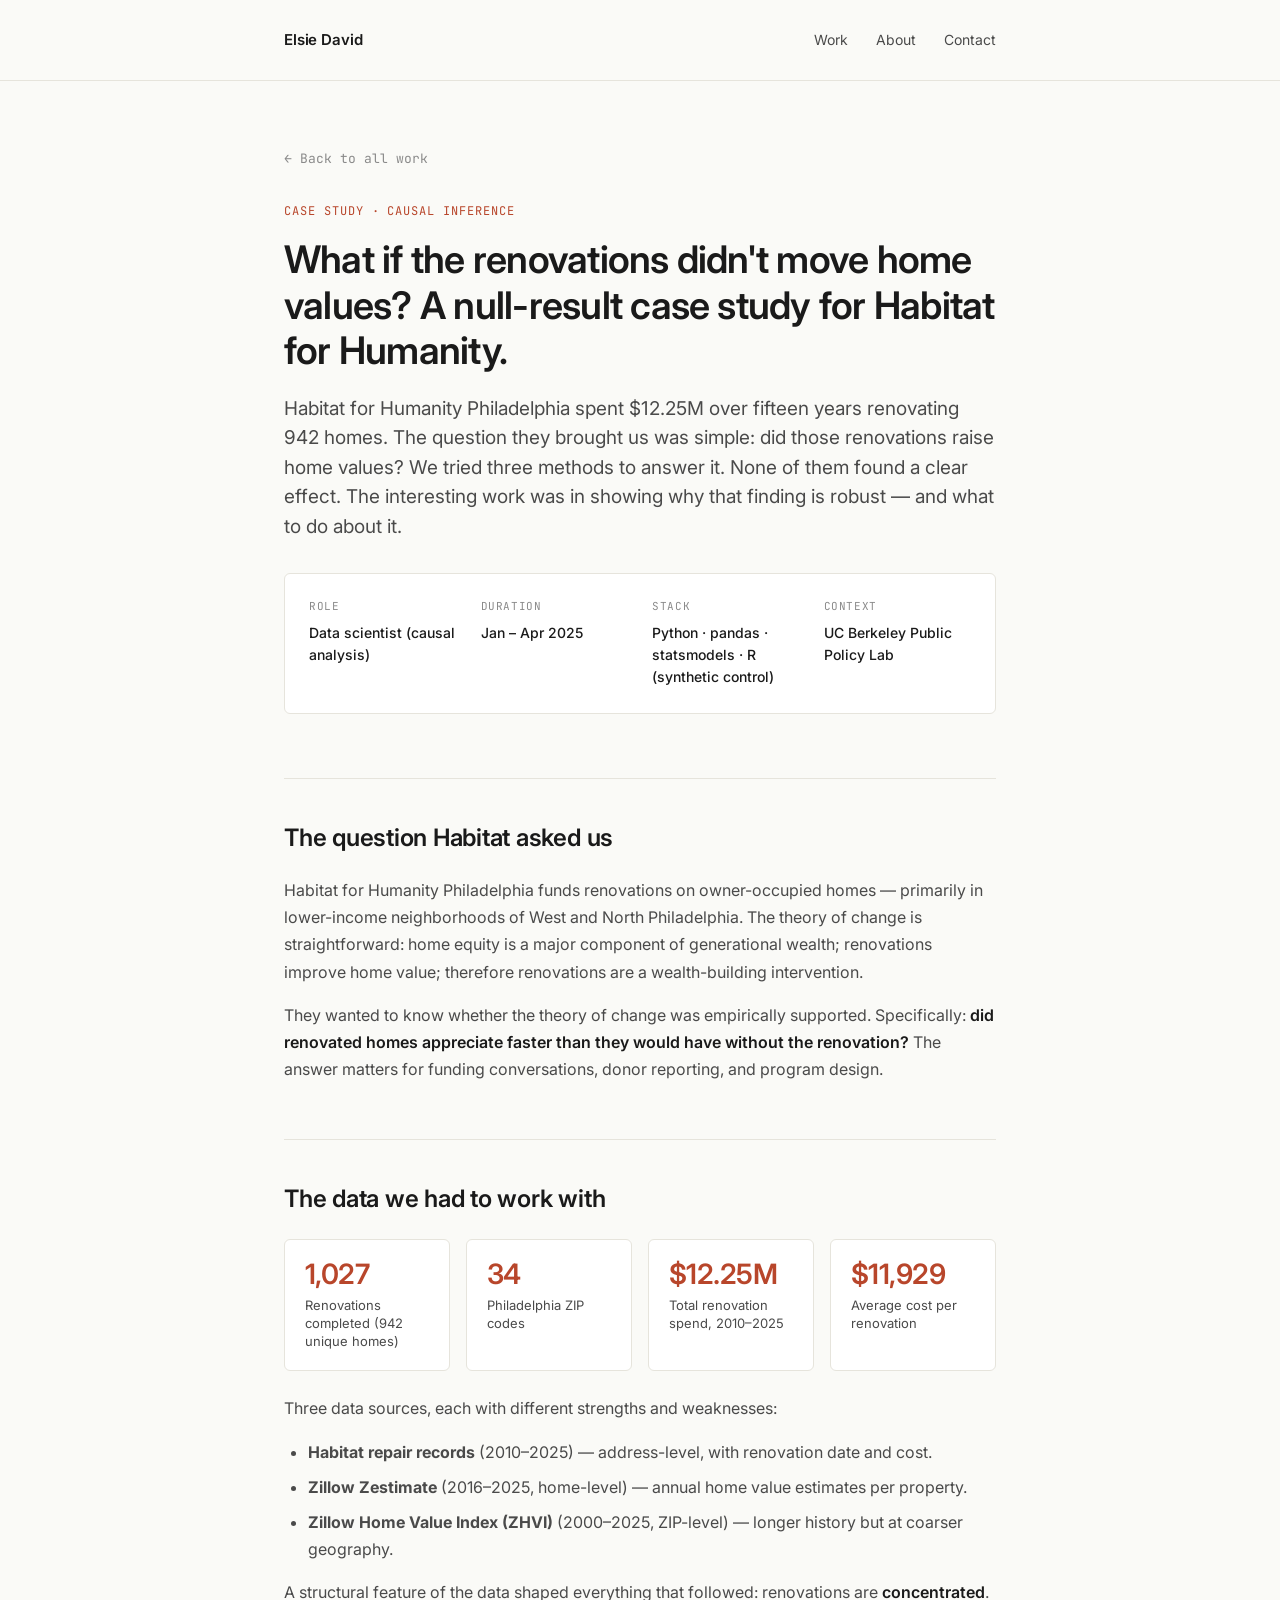
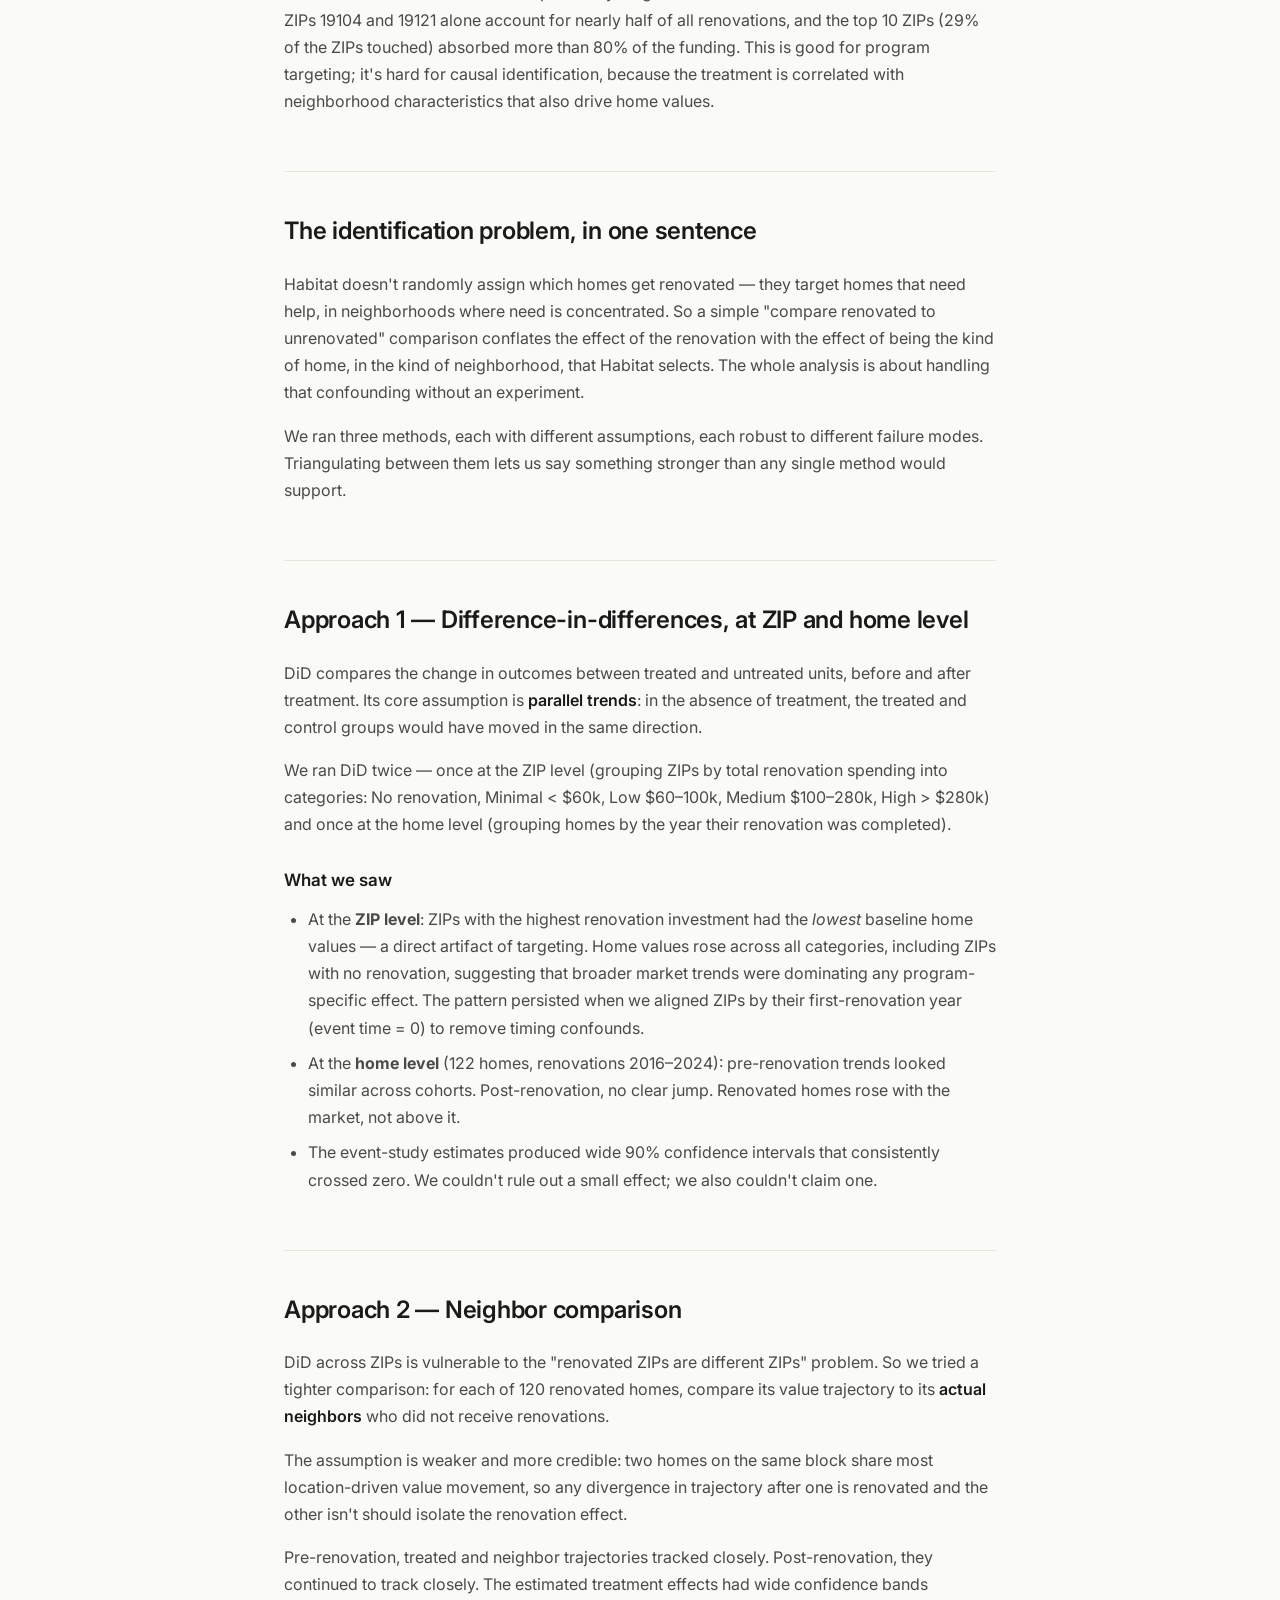
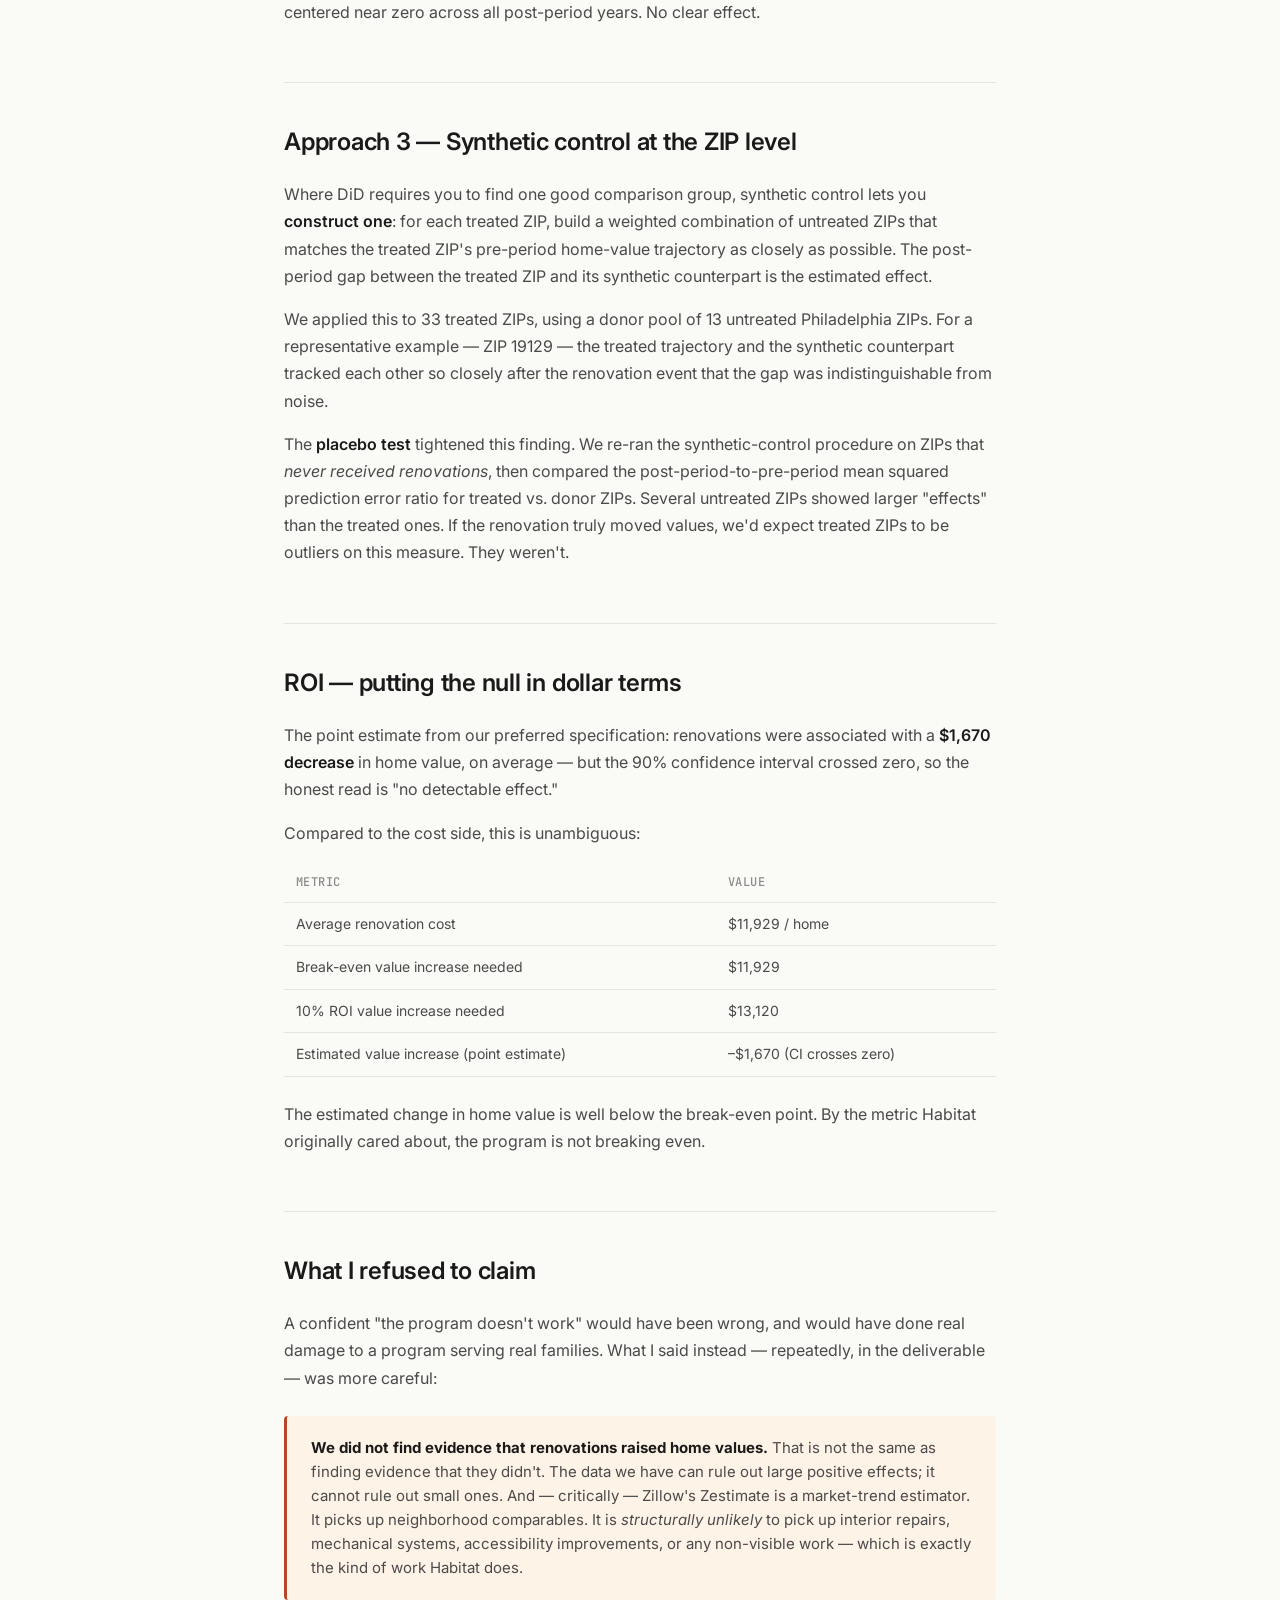
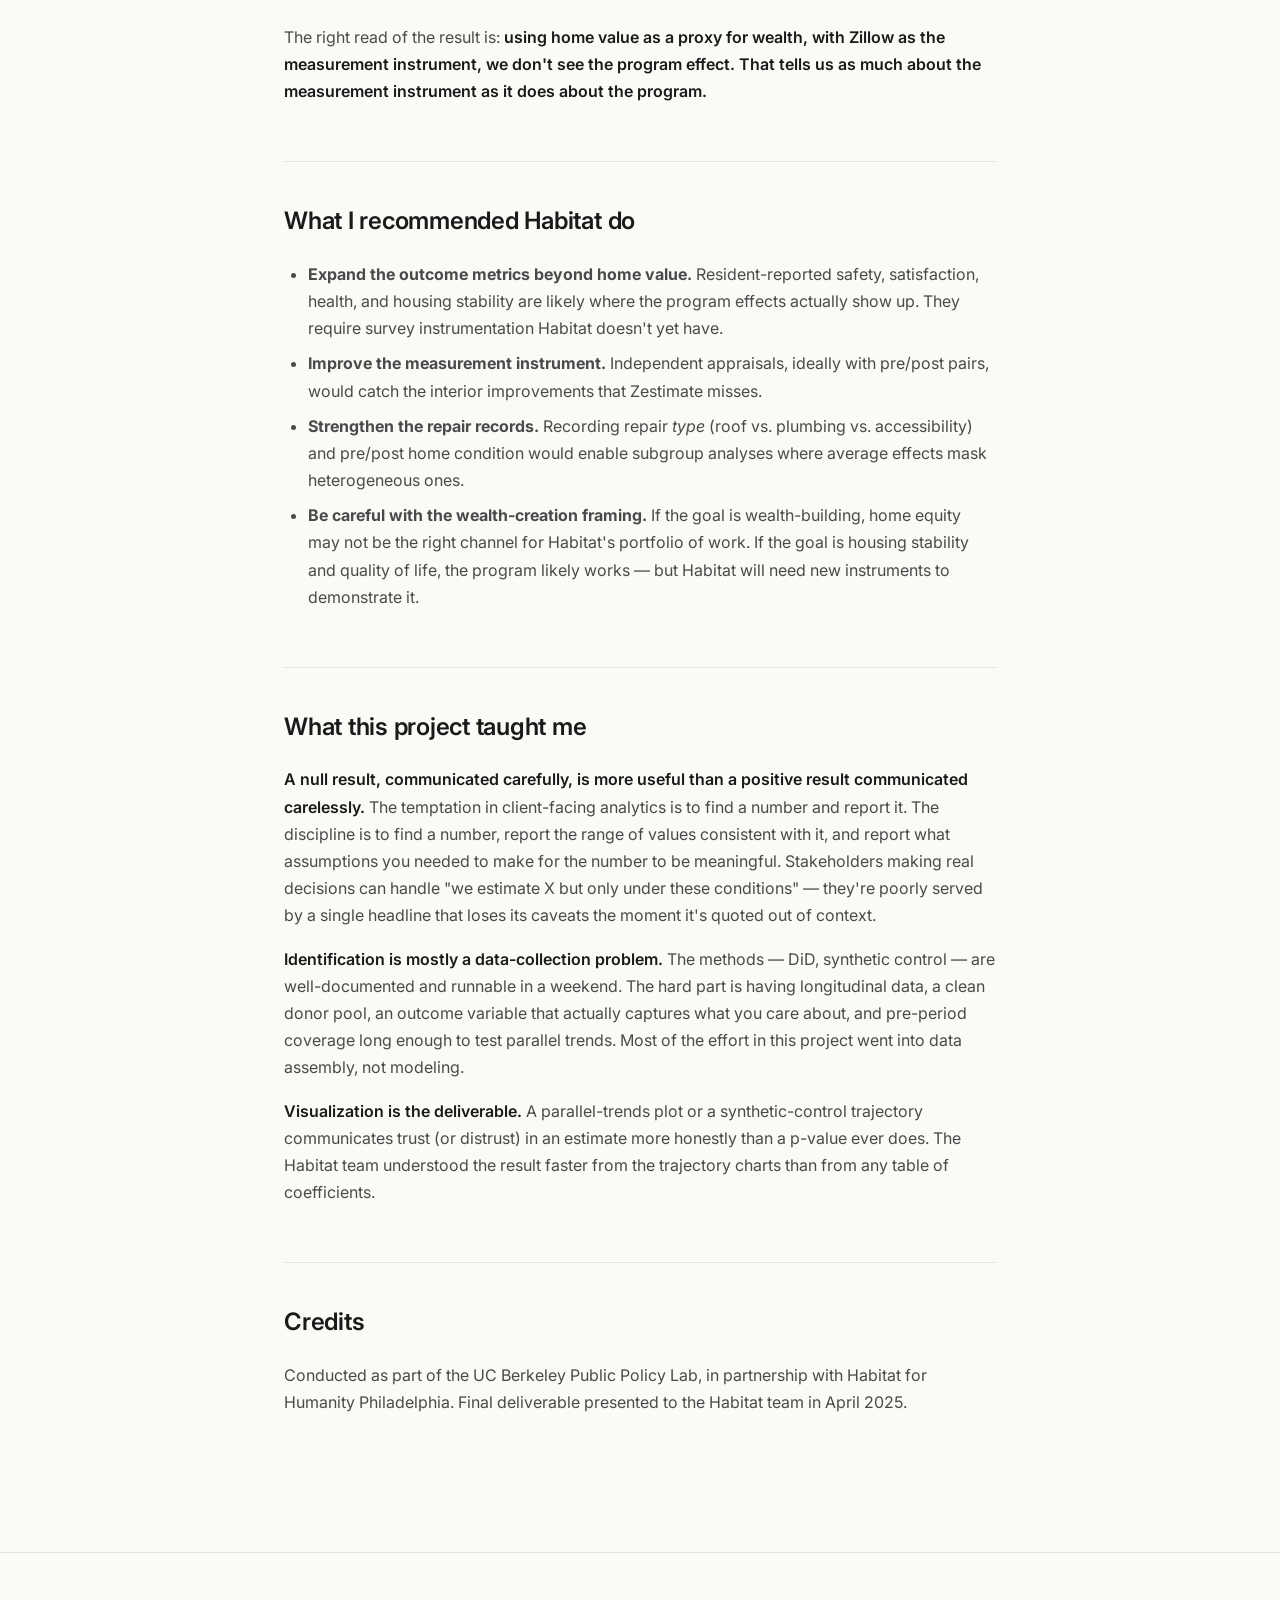
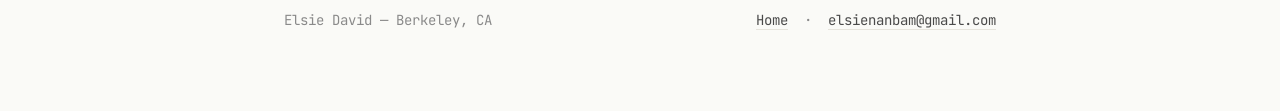
==== case-studies/habitat.html @ c0de1136 "Initial portfolio: landing page + Unbarred and Habitat case studies" ====
<!DOCTYPE html>
<html lang="en">
<head>
  <meta charset="UTF-8" />
  <meta name="viewport" content="width=device-width, initial-scale=1.0" />
  <title>Habitat for Humanity Philadelphia — Measuring the Impact of Home Renovations · Elsie David</title>
  <meta name="description" content="Case study: a three-method causal analysis of Habitat for Humanity's renovation program in Philadelphia. The headline finding was a null result — and that's the most interesting part." />
  <link rel="preconnect" href="https://fonts.googleapis.com" />
  <link rel="preconnect" href="https://fonts.gstatic.com" crossorigin />
  <link href="https://fonts.googleapis.com/css2?family=Inter:wght@400;500;600;700&family=JetBrains+Mono:wght@400;500&display=swap" rel="stylesheet" />
  <link rel="stylesheet" href="../assets/styles.css" />
</head>
<body>
  <nav>
    <div class="container">
      <a class="name" href="../index.html">Elsie David</a>
      <div class="links">
        <a href="../index.html#work">Work</a>
        <a href="../index.html#about">About</a>
        <a href="mailto:elsienanbam@gmail.com">Contact</a>
      </div>
    </div>
  </nav>

  <div class="case-header">
    <div class="container">
      <a class="case-back" href="../index.html">← Back to all work</a>
      <div class="case-eyebrow">Case study · Causal inference</div>
      <h1>What if the renovations didn't move home values? A null-result case study for Habitat for Humanity.</h1>
      <p class="case-lede">
        Habitat for Humanity Philadelphia spent $12.25M over fifteen years renovating 942 homes. The question they brought us was simple: did those renovations raise home values? We tried three methods to answer it. None of them found a clear effect. The interesting work was in showing why that finding is robust — and what to do about it.
      </p>
      <div class="case-meta">
        <div class="case-meta-item"><div class="label">Role</div><div class="value">Data scientist (causal analysis)</div></div>
        <div class="case-meta-item"><div class="label">Duration</div><div class="value">Jan – Apr 2025</div></div>
        <div class="case-meta-item"><div class="label">Stack</div><div class="value">Python · pandas · statsmodels · R (synthetic control)</div></div>
        <div class="case-meta-item"><div class="label">Context</div><div class="value">UC Berkeley Public Policy Lab</div></div>
      </div>
    </div>
  </div>

  <div class="case-body">
    <div class="container">

      <section>
        <h2>The question Habitat asked us</h2>
        <p>
          Habitat for Humanity Philadelphia funds renovations on owner-occupied homes — primarily in lower-income neighborhoods of West and North Philadelphia. The theory of change is straightforward: home equity is a major component of generational wealth; renovations improve home value; therefore renovations are a wealth-building intervention.
        </p>
        <p>
          They wanted to know whether the theory of change was empirically supported. Specifically: <strong>did renovated homes appreciate faster than they would have without the renovation?</strong> The answer matters for funding conversations, donor reporting, and program design.
        </p>
      </section>

      <section>
        <h2>The data we had to work with</h2>
        <div class="results-grid">
          <div class="result-card"><div class="number">1,027</div><div class="label">Renovations completed (942 unique homes)</div></div>
          <div class="result-card"><div class="number">34</div><div class="label">Philadelphia ZIP codes</div></div>
          <div class="result-card"><div class="number">$12.25M</div><div class="label">Total renovation spend, 2010–2025</div></div>
          <div class="result-card"><div class="number">$11,929</div><div class="label">Average cost per renovation</div></div>
        </div>
        <p>
          Three data sources, each with different strengths and weaknesses:
        </p>
        <ul>
          <li><strong>Habitat repair records</strong> (2010–2025) — address-level, with renovation date and cost.</li>
          <li><strong>Zillow Zestimate</strong> (2016–2025, home-level) — annual home value estimates per property.</li>
          <li><strong>Zillow Home Value Index (ZHVI)</strong> (2000–2025, ZIP-level) — longer history but at coarser geography.</li>
        </ul>
        <p>
          A structural feature of the data shaped everything that followed: renovations are <strong>concentrated</strong>. ZIPs 19104 and 19121 alone account for nearly half of all renovations, and the top 10 ZIPs (29% of the ZIPs touched) absorbed more than 80% of the funding. This is good for program targeting; it's hard for causal identification, because the treatment is correlated with neighborhood characteristics that also drive home values.
        </p>
      </section>

      <section>
        <h2>The identification problem, in one sentence</h2>
        <p>
          Habitat doesn't randomly assign which homes get renovated — they target homes that need help, in neighborhoods where need is concentrated. So a simple "compare renovated to unrenovated" comparison conflates the effect of the renovation with the effect of being the kind of home, in the kind of neighborhood, that Habitat selects. The whole analysis is about handling that confounding without an experiment.
        </p>
        <p>
          We ran three methods, each with different assumptions, each robust to different failure modes. Triangulating between them lets us say something stronger than any single method would support.
        </p>
      </section>

      <section>
        <h2>Approach 1 — Difference-in-differences, at ZIP and home level</h2>
        <p>
          DiD compares the change in outcomes between treated and untreated units, before and after treatment. Its core assumption is <strong>parallel trends</strong>: in the absence of treatment, the treated and control groups would have moved in the same direction.
        </p>
        <p>
          We ran DiD twice — once at the ZIP level (grouping ZIPs by total renovation spending into categories: No renovation, Minimal &lt; $60k, Low $60–100k, Medium $100–280k, High &gt; $280k) and once at the home level (grouping homes by the year their renovation was completed).
        </p>

        <h3>What we saw</h3>
        <ul>
          <li>At the <strong>ZIP level</strong>: ZIPs with the highest renovation investment had the <em>lowest</em> baseline home values — a direct artifact of targeting. Home values rose across all categories, including ZIPs with no renovation, suggesting that broader market trends were dominating any program-specific effect. The pattern persisted when we aligned ZIPs by their first-renovation year (event time = 0) to remove timing confounds.</li>
          <li>At the <strong>home level</strong> (122 homes, renovations 2016–2024): pre-renovation trends looked similar across cohorts. Post-renovation, no clear jump. Renovated homes rose with the market, not above it.</li>
          <li>The event-study estimates produced wide 90% confidence intervals that consistently crossed zero. We couldn't rule out a small effect; we also couldn't claim one.</li>
        </ul>
      </section>

      <section>
        <h2>Approach 2 — Neighbor comparison</h2>
        <p>
          DiD across ZIPs is vulnerable to the "renovated ZIPs are different ZIPs" problem. So we tried a tighter comparison: for each of 120 renovated homes, compare its value trajectory to its <strong>actual neighbors</strong> who did not receive renovations.
        </p>
        <p>
          The assumption is weaker and more credible: two homes on the same block share most location-driven value movement, so any divergence in trajectory after one is renovated and the other isn't should isolate the renovation effect.
        </p>
        <p>
          Pre-renovation, treated and neighbor trajectories tracked closely. Post-renovation, they continued to track closely. The estimated treatment effects had wide confidence bands centered near zero across all post-period years. No clear effect.
        </p>
      </section>

      <section>
        <h2>Approach 3 — Synthetic control at the ZIP level</h2>
        <p>
          Where DiD requires you to find one good comparison group, synthetic control lets you <strong>construct one</strong>: for each treated ZIP, build a weighted combination of untreated ZIPs that matches the treated ZIP's pre-period home-value trajectory as closely as possible. The post-period gap between the treated ZIP and its synthetic counterpart is the estimated effect.
        </p>
        <p>
          We applied this to 33 treated ZIPs, using a donor pool of 13 untreated Philadelphia ZIPs. For a representative example — ZIP 19129 — the treated trajectory and the synthetic counterpart tracked each other so closely after the renovation event that the gap was indistinguishable from noise.
        </p>
        <p>
          The <strong>placebo test</strong> tightened this finding. We re-ran the synthetic-control procedure on ZIPs that <em>never received renovations</em>, then compared the post-period-to-pre-period mean squared prediction error ratio for treated vs. donor ZIPs. Several untreated ZIPs showed larger "effects" than the treated ones. If the renovation truly moved values, we'd expect treated ZIPs to be outliers on this measure. They weren't.
        </p>
      </section>

      <section>
        <h2>ROI — putting the null in dollar terms</h2>
        <p>
          The point estimate from our preferred specification: renovations were associated with a <strong>$1,670 decrease</strong> in home value, on average — but the 90% confidence interval crossed zero, so the honest read is "no detectable effect."
        </p>
        <p>
          Compared to the cost side, this is unambiguous:
        </p>
        <table>
          <thead>
            <tr>
              <th>Metric</th>
              <th>Value</th>
            </tr>
          </thead>
          <tbody>
            <tr><td>Average renovation cost</td><td>$11,929 / home</td></tr>
            <tr><td>Break-even value increase needed</td><td>$11,929</td></tr>
            <tr><td>10% ROI value increase needed</td><td>$13,120</td></tr>
            <tr><td>Estimated value increase (point estimate)</td><td>–$1,670 (CI crosses zero)</td></tr>
          </tbody>
        </table>
        <p>
          The estimated change in home value is well below the break-even point. By the metric Habitat originally cared about, the program is not breaking even.
        </p>
      </section>

      <section>
        <h2>What I refused to claim</h2>
        <p>
          A confident "the program doesn't work" would have been wrong, and would have done real damage to a program serving real families. What I said instead — repeatedly, in the deliverable — was more careful:
        </p>
        <div class="callout">
          <strong>We did not find evidence that renovations raised home values.</strong> That is not the same as finding evidence that they didn't. The data we have can rule out large positive effects; it cannot rule out small ones. And — critically — Zillow's Zestimate is a market-trend estimator. It picks up neighborhood comparables. It is <em>structurally unlikely</em> to pick up interior repairs, mechanical systems, accessibility improvements, or any non-visible work — which is exactly the kind of work Habitat does.
        </div>
        <p>
          The right read of the result is: <strong>using home value as a proxy for wealth, with Zillow as the measurement instrument, we don't see the program effect. That tells us as much about the measurement instrument as it does about the program.</strong>
        </p>
      </section>

      <section>
        <h2>What I recommended Habitat do</h2>
        <ul>
          <li><strong>Expand the outcome metrics beyond home value.</strong> Resident-reported safety, satisfaction, health, and housing stability are likely where the program effects actually show up. They require survey instrumentation Habitat doesn't yet have.</li>
          <li><strong>Improve the measurement instrument.</strong> Independent appraisals, ideally with pre/post pairs, would catch the interior improvements that Zestimate misses.</li>
          <li><strong>Strengthen the repair records.</strong> Recording repair <em>type</em> (roof vs. plumbing vs. accessibility) and pre/post home condition would enable subgroup analyses where average effects mask heterogeneous ones.</li>
          <li><strong>Be careful with the wealth-creation framing.</strong> If the goal is wealth-building, home equity may not be the right channel for Habitat's portfolio of work. If the goal is housing stability and quality of life, the program likely works — but Habitat will need new instruments to demonstrate it.</li>
        </ul>
      </section>

      <section>
        <h2>What this project taught me</h2>
        <p>
          <strong>A null result, communicated carefully, is more useful than a positive result communicated carelessly.</strong> The temptation in client-facing analytics is to find a number and report it. The discipline is to find a number, report the range of values consistent with it, and report what assumptions you needed to make for the number to be meaningful. Stakeholders making real decisions can handle "we estimate X but only under these conditions" — they're poorly served by a single headline that loses its caveats the moment it's quoted out of context.
        </p>
        <p>
          <strong>Identification is mostly a data-collection problem.</strong> The methods — DiD, synthetic control — are well-documented and runnable in a weekend. The hard part is having longitudinal data, a clean donor pool, an outcome variable that actually captures what you care about, and pre-period coverage long enough to test parallel trends. Most of the effort in this project went into data assembly, not modeling.
        </p>
        <p>
          <strong>Visualization is the deliverable.</strong> A parallel-trends plot or a synthetic-control trajectory communicates trust (or distrust) in an estimate more honestly than a p-value ever does. The Habitat team understood the result faster from the trajectory charts than from any table of coefficients.
        </p>
      </section>

      <section>
        <h2>Credits</h2>
        <p>
          Conducted as part of the UC Berkeley Public Policy Lab, in partnership with Habitat for Humanity Philadelphia. Final deliverable presented to the Habitat team in April 2025.
        </p>
      </section>

    </div>
  </div>

  <footer>
    <div class="container">
      <div>Elsie David — Berkeley, CA</div>
      <div>
        <a href="../index.html">Home</a>
        &nbsp;·&nbsp;
        <a href="mailto:elsienanbam@gmail.com">elsienanbam@gmail.com</a>
      </div>
    </div>
  </footer>
</body>
</html>
---- assets/styles.css ----
/* Shared styles for portfolio and case studies */
:root {
  --bg: #fafaf7;
  --ink: #1a1a1a;
  --ink-soft: #4a4a4a;
  --ink-faint: #8a8a8a;
  --rule: #e6e4dc;
  --accent: #b8462b;
  --card: #ffffff;
  --highlight: #fef3e7;
}
* { box-sizing: border-box; margin: 0; padding: 0; }
html { scroll-behavior: smooth; }
body {
  font-family: 'Inter', -apple-system, BlinkMacSystemFont, sans-serif;
  background: var(--bg);
  color: var(--ink);
  line-height: 1.6;
  font-size: 16px;
  -webkit-font-smoothing: antialiased;
}
.container { max-width: 760px; margin: 0 auto; padding: 0 24px; }
.container-wide { max-width: 920px; margin: 0 auto; padding: 0 24px; }

nav {
  padding: 28px 0;
  border-bottom: 1px solid var(--rule);
  position: sticky;
  top: 0;
  background: rgba(250, 250, 247, 0.92);
  backdrop-filter: blur(8px);
  z-index: 10;
}
nav .container { display: flex; justify-content: space-between; align-items: center; }
nav .name { font-weight: 600; font-size: 15px; letter-spacing: -0.01em; text-decoration: none; color: var(--ink); }
nav .links { display: flex; gap: 28px; }
nav .links a {
  color: var(--ink-soft);
  text-decoration: none;
  font-size: 14px;
  transition: color 0.15s;
}
nav .links a:hover { color: var(--ink); }

/* Case study layout */
.case-header {
  padding: 64px 0 40px;
}
.case-back {
  font-family: 'JetBrains Mono', monospace;
  font-size: 13px;
  color: var(--ink-faint);
  text-decoration: none;
  display: inline-block;
  margin-bottom: 32px;
  transition: color 0.15s;
}
.case-back:hover { color: var(--accent); }
.case-eyebrow {
  font-family: 'JetBrains Mono', monospace;
  font-size: 12px;
  text-transform: uppercase;
  letter-spacing: 0.08em;
  color: var(--accent);
  margin-bottom: 16px;
}
.case-header h1 {
  font-size: 38px;
  font-weight: 600;
  letter-spacing: -0.02em;
  line-height: 1.2;
  margin-bottom: 20px;
}
.case-lede {
  font-size: 19px;
  color: var(--ink-soft);
  line-height: 1.55;
  margin-bottom: 32px;
}
.case-meta {
  display: grid;
  grid-template-columns: repeat(auto-fit, minmax(140px, 1fr));
  gap: 24px;
  padding: 24px;
  background: var(--card);
  border: 1px solid var(--rule);
  border-radius: 6px;
}
.case-meta-item .label {
  font-family: 'JetBrains Mono', monospace;
  font-size: 11px;
  text-transform: uppercase;
  letter-spacing: 0.06em;
  color: var(--ink-faint);
  margin-bottom: 6px;
}
.case-meta-item .value {
  font-size: 14px;
  color: var(--ink);
  font-weight: 500;
}

.case-body { padding: 24px 0 80px; }
.case-body section {
  padding: 40px 0;
  border-top: 1px solid var(--rule);
}
.case-body h2 {
  font-size: 24px;
  font-weight: 600;
  letter-spacing: -0.01em;
  margin-bottom: 20px;
}
.case-body h3 {
  font-size: 17px;
  font-weight: 600;
  margin-top: 28px;
  margin-bottom: 12px;
}
.case-body p {
  font-size: 16px;
  color: var(--ink-soft);
  line-height: 1.7;
  margin-bottom: 16px;
}
.case-body p strong { color: var(--ink); font-weight: 600; }
.case-body ul {
  margin: 0 0 16px 24px;
  color: var(--ink-soft);
  font-size: 16px;
  line-height: 1.7;
}
.case-body ul li { margin-bottom: 8px; }

.callout {
  padding: 20px 24px;
  background: var(--highlight);
  border-left: 3px solid var(--accent);
  border-radius: 4px;
  margin: 24px 0;
  font-size: 15px;
  color: var(--ink-soft);
}
.callout strong { color: var(--ink); }

.todo {
  padding: 16px 20px;
  background: #fff8e6;
  border: 1px dashed #d4a942;
  border-radius: 4px;
  margin: 20px 0;
  font-size: 14px;
  color: #6b5a1f;
  font-family: 'JetBrains Mono', monospace;
}
.todo::before { content: "TODO  ·  "; font-weight: 600; }

pre {
  background: #1f1d1a;
  color: #e8e6dc;
  padding: 20px 24px;
  border-radius: 6px;
  overflow-x: auto;
  font-family: 'JetBrains Mono', monospace;
  font-size: 13px;
  line-height: 1.55;
  margin: 16px 0 24px;
}
code {
  font-family: 'JetBrains Mono', monospace;
  font-size: 0.9em;
  background: var(--card);
  border: 1px solid var(--rule);
  padding: 1px 6px;
  border-radius: 3px;
  color: var(--ink);
}
pre code { background: none; border: none; padding: 0; color: inherit; }

.results-grid {
  display: grid;
  grid-template-columns: repeat(auto-fit, minmax(160px, 1fr));
  gap: 16px;
  margin: 20px 0 24px;
}
.result-card {
  padding: 20px;
  background: var(--card);
  border: 1px solid var(--rule);
  border-radius: 6px;
}
.result-card .number {
  font-size: 28px;
  font-weight: 600;
  color: var(--accent);
  letter-spacing: -0.02em;
  line-height: 1;
  margin-bottom: 8px;
}
.result-card .label {
  font-size: 13px;
  color: var(--ink-soft);
  line-height: 1.4;
}

table {
  width: 100%;
  border-collapse: collapse;
  margin: 16px 0 24px;
  font-size: 14px;
}
table th, table td {
  text-align: left;
  padding: 10px 12px;
  border-bottom: 1px solid var(--rule);
}
table th {
  font-family: 'JetBrains Mono', monospace;
  font-size: 12px;
  text-transform: uppercase;
  letter-spacing: 0.04em;
  color: var(--ink-faint);
  font-weight: 500;
}
table td { color: var(--ink-soft); }

footer {
  padding: 56px 0 80px;
  border-top: 1px solid var(--rule);
  font-size: 14px;
  color: var(--ink-faint);
  font-family: 'JetBrains Mono', monospace;
}
footer .container {
  display: flex;
  justify-content: space-between;
  align-items: center;
  flex-wrap: wrap;
  gap: 16px;
}
footer a {
  color: var(--ink-soft);
  text-decoration: none;
  border-bottom: 1px solid var(--rule);
}
footer a:hover { color: var(--accent); border-color: var(--accent); }

@media (max-width: 600px) {
  .case-header h1 { font-size: 30px; }
  .case-lede { font-size: 17px; }
  nav .links { gap: 18px; }
}
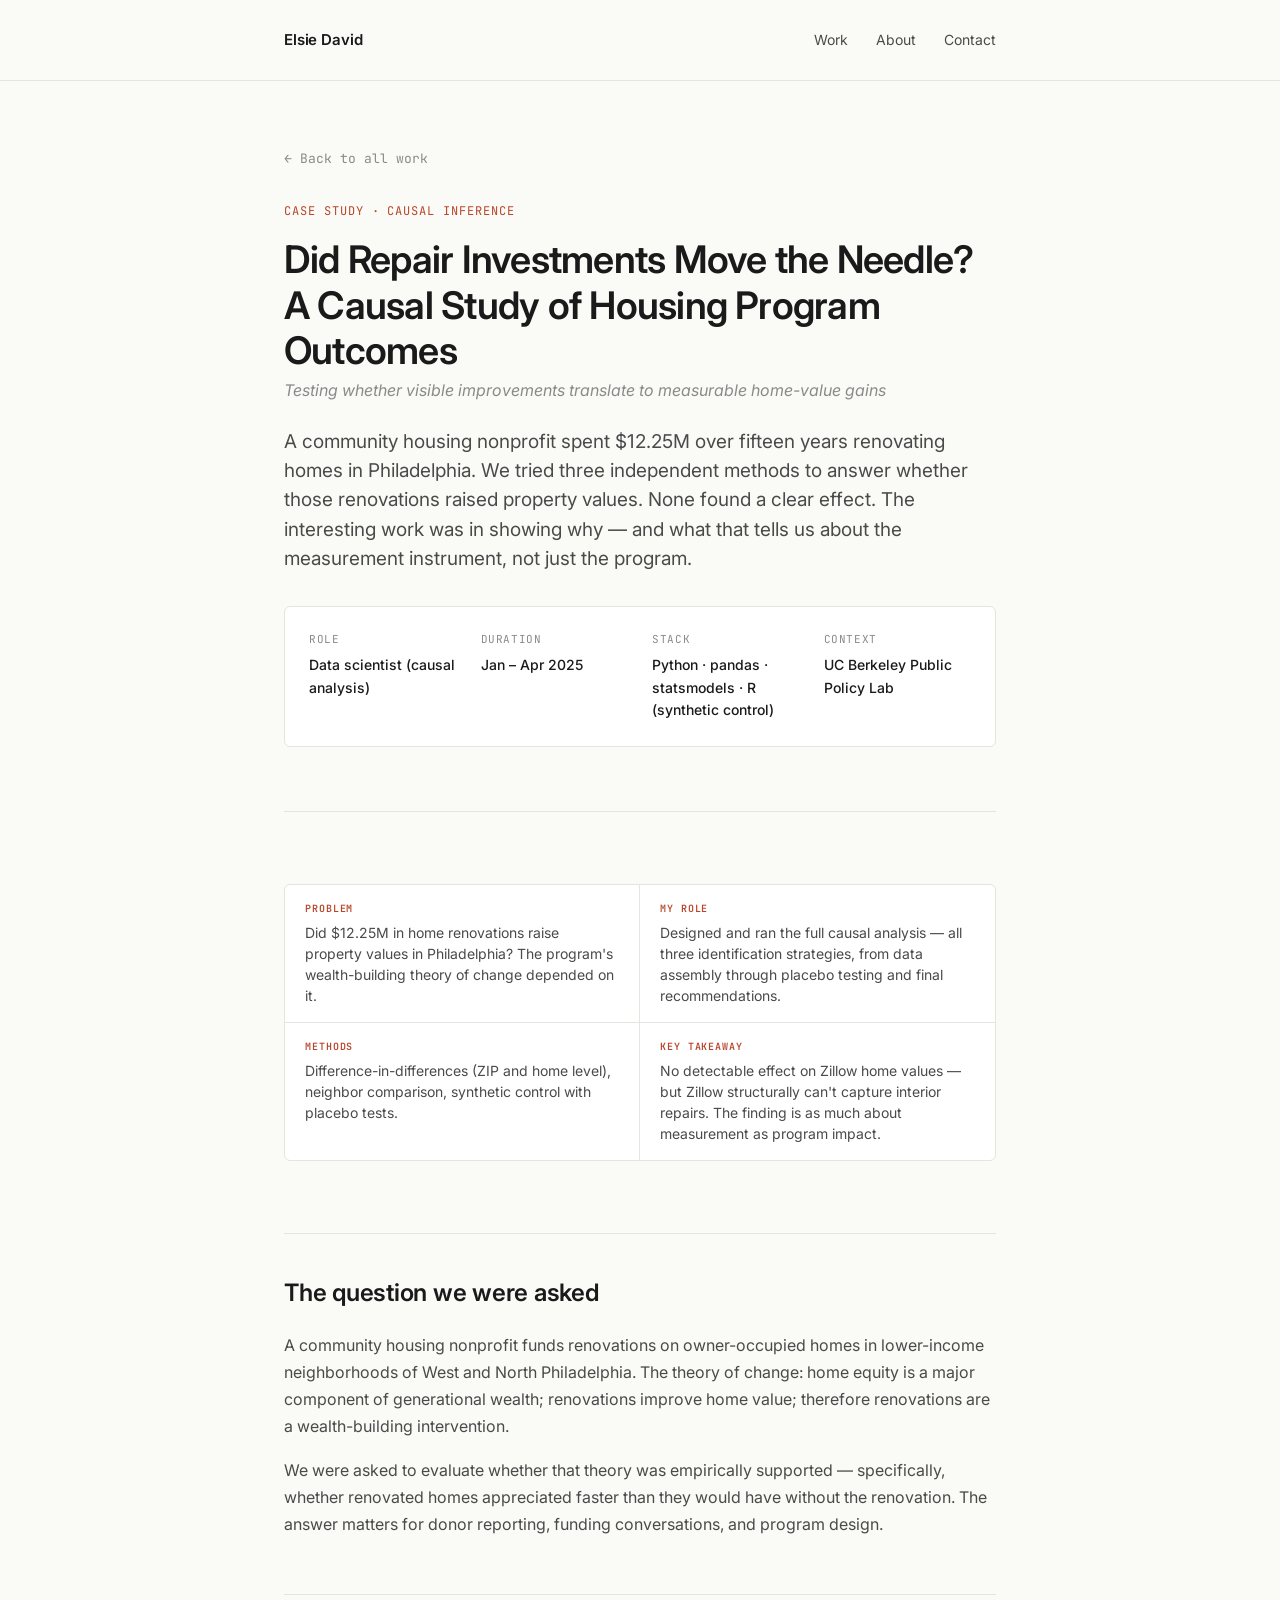
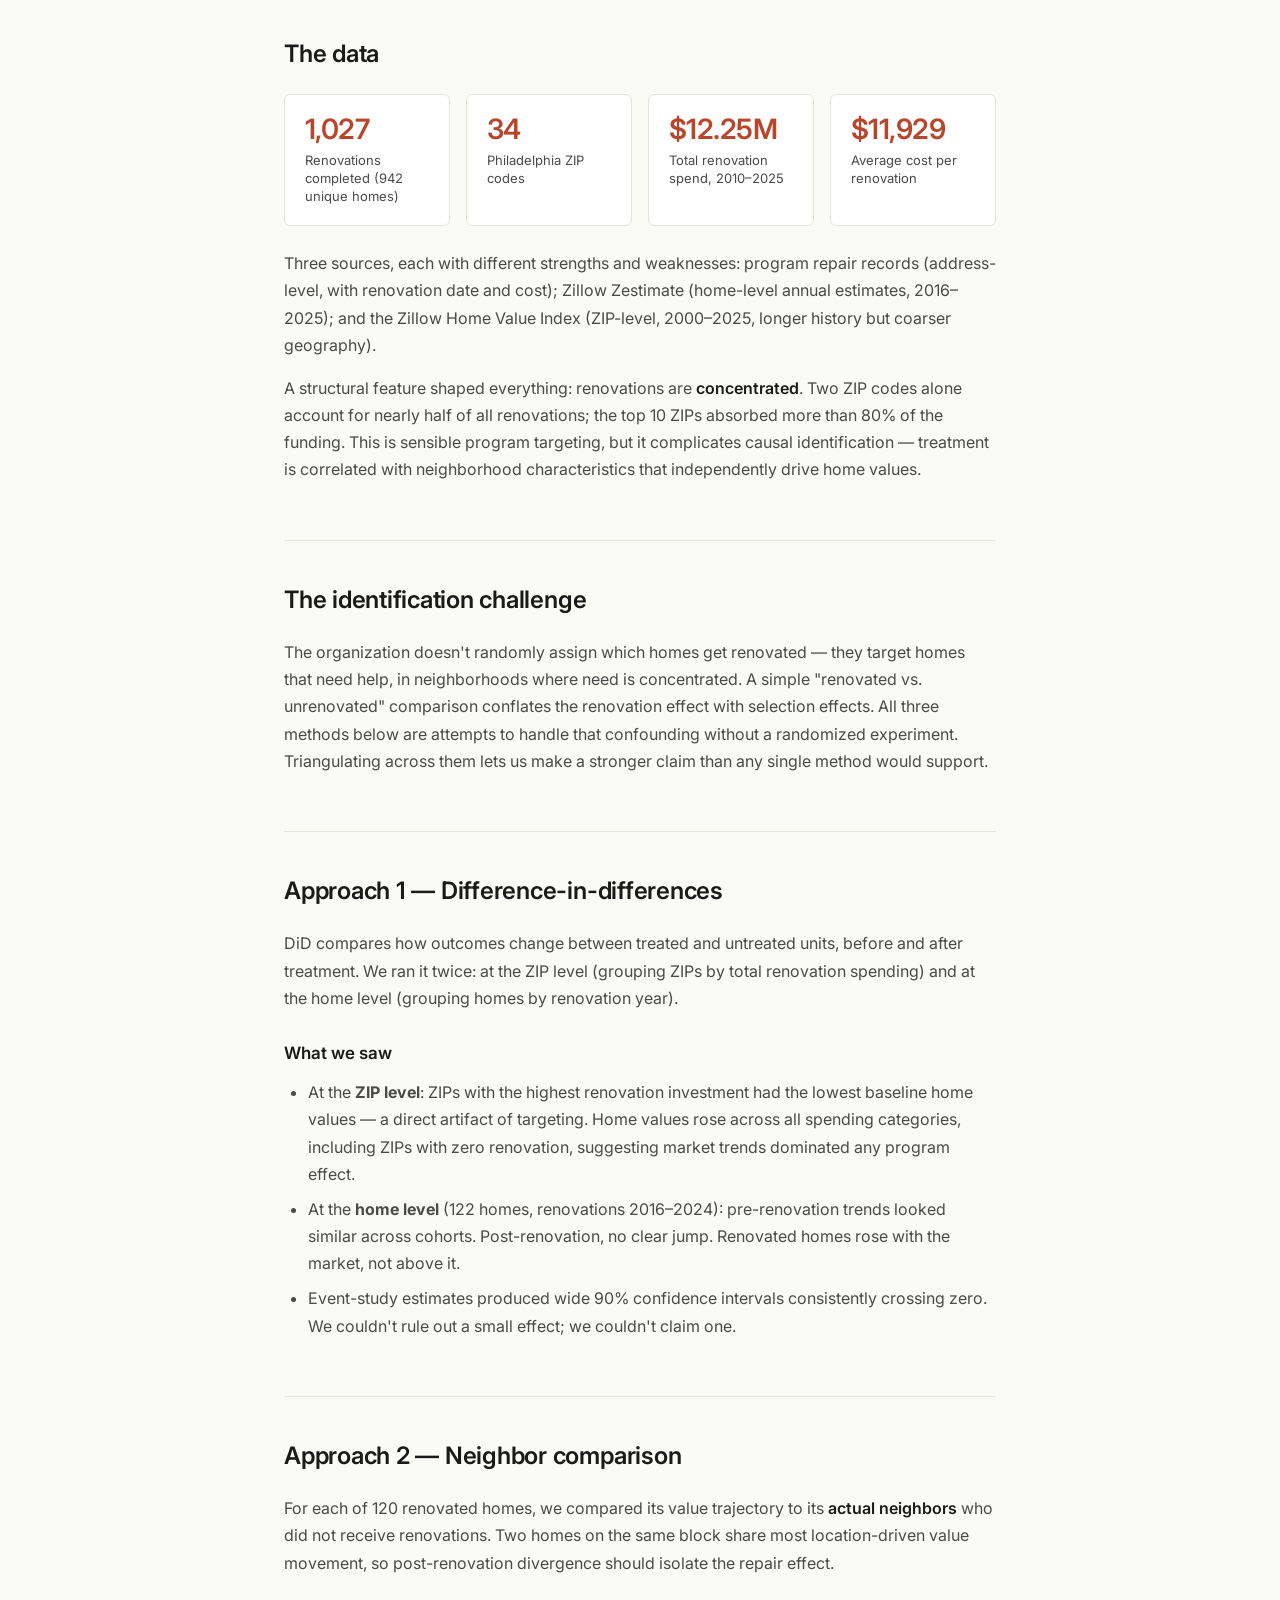
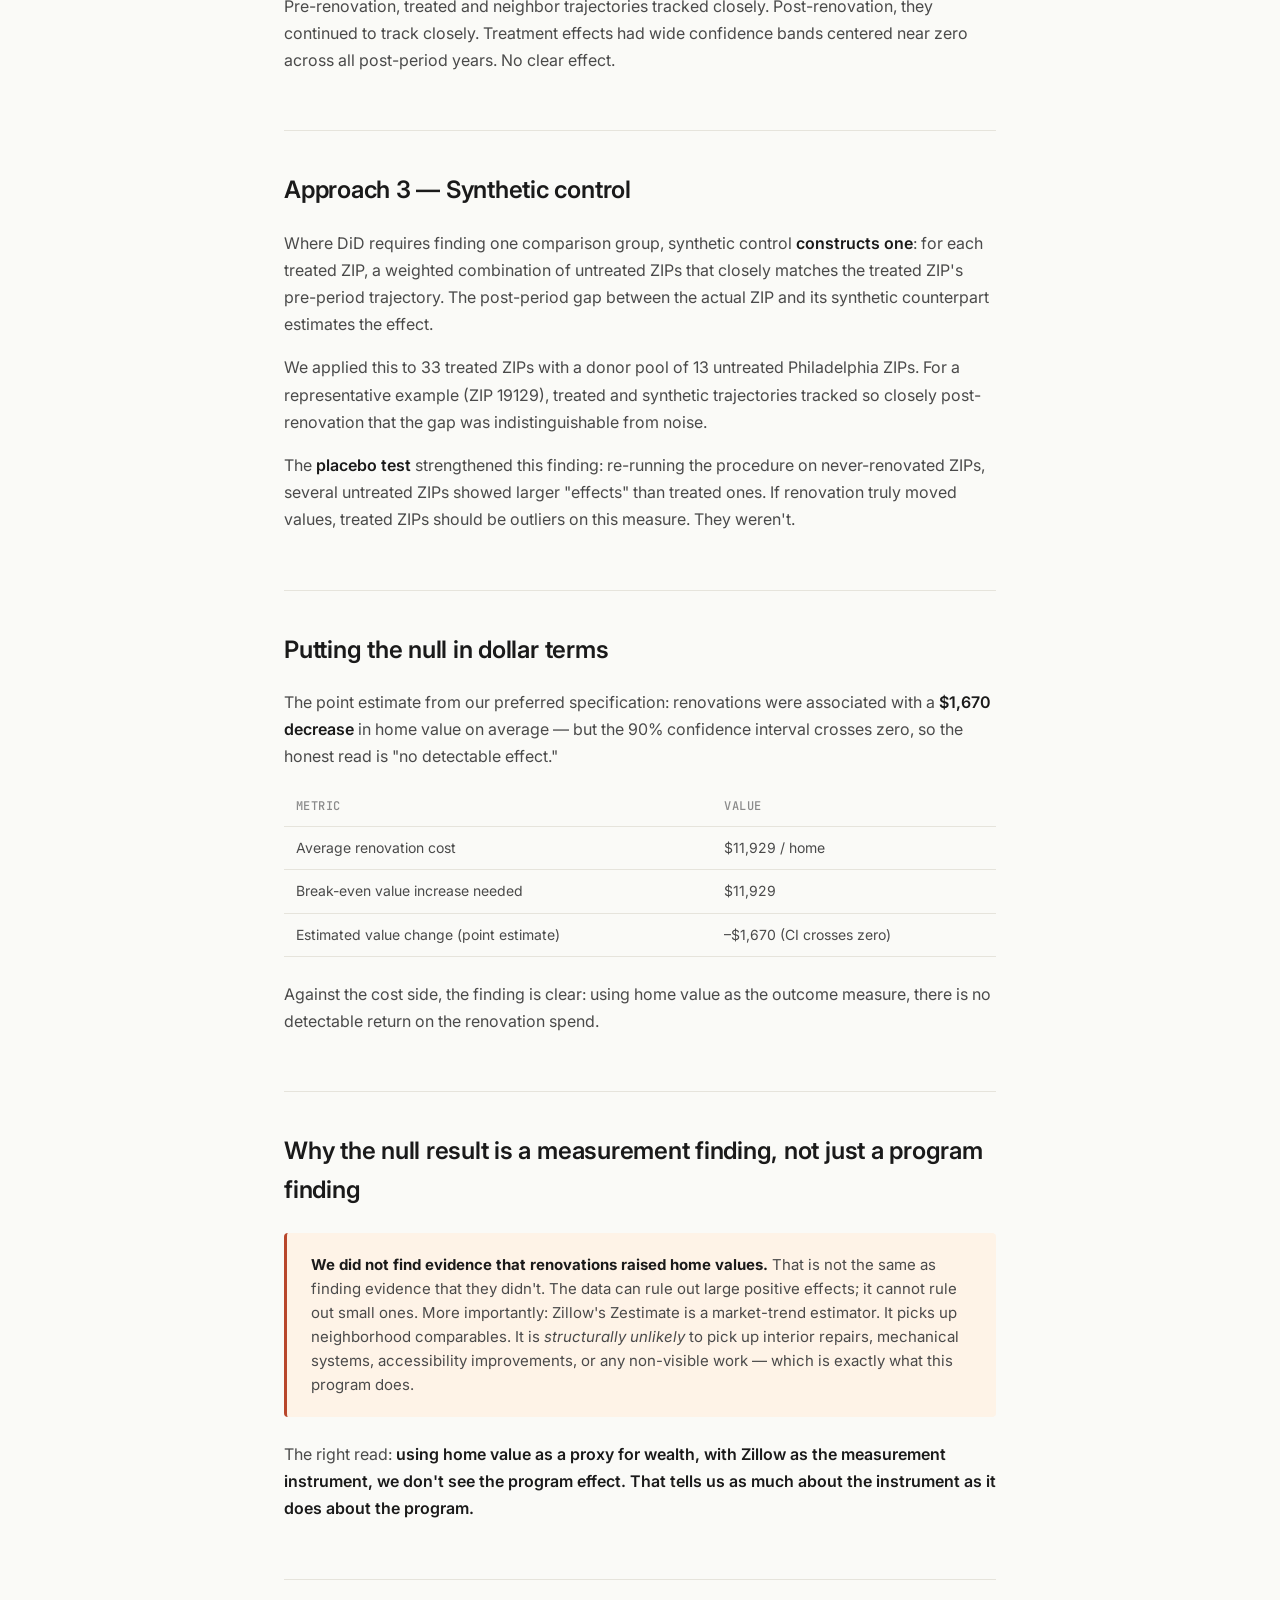
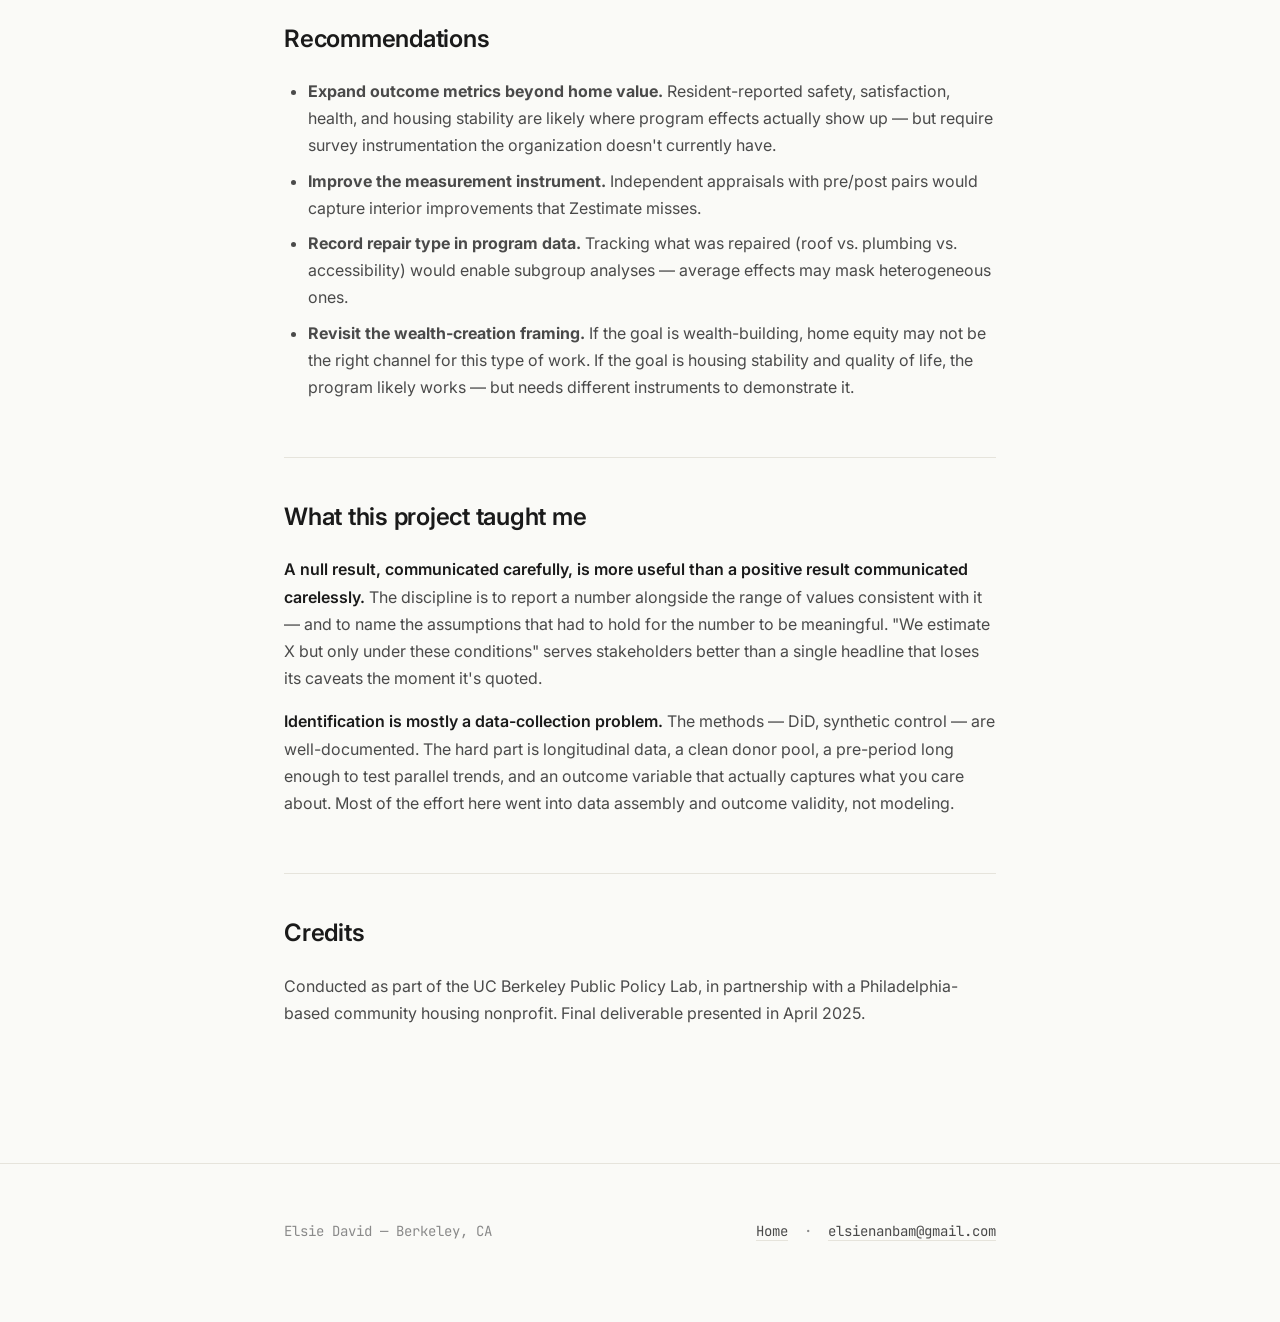
==== commit 36de8eb6: "Refine cases" ====
--- a/case-studies/habitat.html
+++ b/case-studies/habitat.html
@@ -3,8 +3,8 @@
 <head>
   <meta charset="UTF-8" />
   <meta name="viewport" content="width=device-width, initial-scale=1.0" />
-  <title>Habitat for Humanity Philadelphia — Measuring the Impact of Home Renovations · Elsie David</title>
-  <meta name="description" content="Case study: a three-method causal analysis of Habitat for Humanity's renovation program in Philadelphia. The headline finding was a null result — and that's the most interesting part." />
+  <title>Did Repair Investments Move the Needle? A Causal Study of Housing Program Outcomes · Elsie David</title>
+  <meta name="description" content="Case study: testing whether visible improvements translate to measurable home-value gains through causal analysis of a housing renovation program." />
   <link rel="preconnect" href="https://fonts.googleapis.com" />
   <link rel="preconnect" href="https://fonts.gstatic.com" crossorigin />
   <link href="https://fonts.googleapis.com/css2?family=Inter:wght@400;500;600;700&family=JetBrains+Mono:wght@400;500&display=swap" rel="stylesheet" />
@@ -26,9 +26,10 @@
     <div class="container">
       <a class="case-back" href="../index.html">← Back to all work</a>
       <div class="case-eyebrow">Case study · Causal inference</div>
-      <h1>What if the renovations didn't move home values? A null-result case study for Habitat for Humanity.</h1>
+      <h1>Did Repair Investments Move the Needle? A Causal Study of Housing Program Outcomes</h1>
+      <p class="case-subtitle">Testing whether visible improvements translate to measurable home-value gains</p>
       <p class="case-lede">
-        Habitat for Humanity Philadelphia spent $12.25M over fifteen years renovating 942 homes. The question they brought us was simple: did those renovations raise home values? We tried three methods to answer it. None of them found a clear effect. The interesting work was in showing why that finding is robust — and what to do about it.
+        A community housing nonprofit spent $12.25M over fifteen years renovating homes in Philadelphia. We tried three independent methods to answer whether those renovations raised property values. None found a clear effect. The interesting work was in showing why — and what that tells us about the measurement instrument, not just the program.
       </p>
       <div class="case-meta">
         <div class="case-meta-item"><div class="label">Role</div><div class="value">Data scientist (causal analysis)</div></div>
@@ -43,156 +44,143 @@
     <div class="container">
 
       <section>
-        <h2>The question Habitat asked us</h2>
-        <p>
-          Habitat for Humanity Philadelphia funds renovations on owner-occupied homes — primarily in lower-income neighborhoods of West and North Philadelphia. The theory of change is straightforward: home equity is a major component of generational wealth; renovations improve home value; therefore renovations are a wealth-building intervention.
-        </p>
-        <p>
-          They wanted to know whether the theory of change was empirically supported. Specifically: <strong>did renovated homes appreciate faster than they would have without the renovation?</strong> The answer matters for funding conversations, donor reporting, and program design.
-        </p>
-      </section>
-
-      <section>
-        <h2>The data we had to work with</h2>
+        <div class="at-a-glance">
+          <div class="at-a-glance-item">
+            <div class="aag-label">Problem</div>
+            <div class="aag-value">Did $12.25M in home renovations raise property values in Philadelphia? The program's wealth-building theory of change depended on it.</div>
+          </div>
+          <div class="at-a-glance-item">
+            <div class="aag-label">My role</div>
+            <div class="aag-value">Designed and ran the full causal analysis — all three identification strategies, from data assembly through placebo testing and final recommendations.</div>
+          </div>
+          <div class="at-a-glance-item">
+            <div class="aag-label">Methods</div>
+            <div class="aag-value">Difference-in-differences (ZIP and home level), neighbor comparison, synthetic control with placebo tests.</div>
+          </div>
+          <div class="at-a-glance-item">
+            <div class="aag-label">Key takeaway</div>
+            <div class="aag-value">No detectable effect on Zillow home values — but Zillow structurally can't capture interior repairs. The finding is as much about measurement as program impact.</div>
+          </div>
+        </div>
+      </section>
+
+      <section>
+        <h2>The question we were asked</h2>
+        <p>
+          A community housing nonprofit funds renovations on owner-occupied homes in lower-income neighborhoods of West and North Philadelphia. The theory of change: home equity is a major component of generational wealth; renovations improve home value; therefore renovations are a wealth-building intervention.
+        </p>
+        <p>
+          We were asked to evaluate whether that theory was empirically supported — specifically, whether renovated homes appreciated faster than they would have without the renovation. The answer matters for donor reporting, funding conversations, and program design.
+        </p>
+      </section>
+
+      <section>
+        <h2>The data</h2>
         <div class="results-grid">
           <div class="result-card"><div class="number">1,027</div><div class="label">Renovations completed (942 unique homes)</div></div>
           <div class="result-card"><div class="number">34</div><div class="label">Philadelphia ZIP codes</div></div>
           <div class="result-card"><div class="number">$12.25M</div><div class="label">Total renovation spend, 2010–2025</div></div>
           <div class="result-card"><div class="number">$11,929</div><div class="label">Average cost per renovation</div></div>
         </div>
-        <p>
-          Three data sources, each with different strengths and weaknesses:
-        </p>
-        <ul>
-          <li><strong>Habitat repair records</strong> (2010–2025) — address-level, with renovation date and cost.</li>
-          <li><strong>Zillow Zestimate</strong> (2016–2025, home-level) — annual home value estimates per property.</li>
-          <li><strong>Zillow Home Value Index (ZHVI)</strong> (2000–2025, ZIP-level) — longer history but at coarser geography.</li>
-        </ul>
-        <p>
-          A structural feature of the data shaped everything that followed: renovations are <strong>concentrated</strong>. ZIPs 19104 and 19121 alone account for nearly half of all renovations, and the top 10 ZIPs (29% of the ZIPs touched) absorbed more than 80% of the funding. This is good for program targeting; it's hard for causal identification, because the treatment is correlated with neighborhood characteristics that also drive home values.
-        </p>
-      </section>
-
-      <section>
-        <h2>The identification problem, in one sentence</h2>
-        <p>
-          Habitat doesn't randomly assign which homes get renovated — they target homes that need help, in neighborhoods where need is concentrated. So a simple "compare renovated to unrenovated" comparison conflates the effect of the renovation with the effect of being the kind of home, in the kind of neighborhood, that Habitat selects. The whole analysis is about handling that confounding without an experiment.
-        </p>
-        <p>
-          We ran three methods, each with different assumptions, each robust to different failure modes. Triangulating between them lets us say something stronger than any single method would support.
-        </p>
-      </section>
-
-      <section>
-        <h2>Approach 1 — Difference-in-differences, at ZIP and home level</h2>
-        <p>
-          DiD compares the change in outcomes between treated and untreated units, before and after treatment. Its core assumption is <strong>parallel trends</strong>: in the absence of treatment, the treated and control groups would have moved in the same direction.
-        </p>
-        <p>
-          We ran DiD twice — once at the ZIP level (grouping ZIPs by total renovation spending into categories: No renovation, Minimal &lt; $60k, Low $60–100k, Medium $100–280k, High &gt; $280k) and once at the home level (grouping homes by the year their renovation was completed).
-        </p>
-
+        <p>Three sources, each with different strengths and weaknesses: program repair records (address-level, with renovation date and cost); Zillow Zestimate (home-level annual estimates, 2016–2025); and the Zillow Home Value Index (ZIP-level, 2000–2025, longer history but coarser geography).</p>
+        <p>
+          A structural feature shaped everything: renovations are <strong>concentrated</strong>. Two ZIP codes alone account for nearly half of all renovations; the top 10 ZIPs absorbed more than 80% of the funding. This is sensible program targeting, but it complicates causal identification — treatment is correlated with neighborhood characteristics that independently drive home values.
+        </p>
+      </section>
+
+      <section>
+        <h2>The identification challenge</h2>
+        <p>
+          The organization doesn't randomly assign which homes get renovated — they target homes that need help, in neighborhoods where need is concentrated. A simple "renovated vs. unrenovated" comparison conflates the renovation effect with selection effects. All three methods below are attempts to handle that confounding without a randomized experiment. Triangulating across them lets us make a stronger claim than any single method would support.
+        </p>
+      </section>
+
+      <section>
+        <h2>Approach 1 — Difference-in-differences</h2>
+        <p>
+          DiD compares how outcomes change between treated and untreated units, before and after treatment. We ran it twice: at the ZIP level (grouping ZIPs by total renovation spending) and at the home level (grouping homes by renovation year).
+        </p>
         <h3>What we saw</h3>
         <ul>
-          <li>At the <strong>ZIP level</strong>: ZIPs with the highest renovation investment had the <em>lowest</em> baseline home values — a direct artifact of targeting. Home values rose across all categories, including ZIPs with no renovation, suggesting that broader market trends were dominating any program-specific effect. The pattern persisted when we aligned ZIPs by their first-renovation year (event time = 0) to remove timing confounds.</li>
+          <li>At the <strong>ZIP level</strong>: ZIPs with the highest renovation investment had the lowest baseline home values — a direct artifact of targeting. Home values rose across all spending categories, including ZIPs with zero renovation, suggesting market trends dominated any program effect.</li>
           <li>At the <strong>home level</strong> (122 homes, renovations 2016–2024): pre-renovation trends looked similar across cohorts. Post-renovation, no clear jump. Renovated homes rose with the market, not above it.</li>
-          <li>The event-study estimates produced wide 90% confidence intervals that consistently crossed zero. We couldn't rule out a small effect; we also couldn't claim one.</li>
+          <li>Event-study estimates produced wide 90% confidence intervals consistently crossing zero. We couldn't rule out a small effect; we couldn't claim one.</li>
         </ul>
       </section>
 
       <section>
         <h2>Approach 2 — Neighbor comparison</h2>
         <p>
-          DiD across ZIPs is vulnerable to the "renovated ZIPs are different ZIPs" problem. So we tried a tighter comparison: for each of 120 renovated homes, compare its value trajectory to its <strong>actual neighbors</strong> who did not receive renovations.
-        </p>
-        <p>
-          The assumption is weaker and more credible: two homes on the same block share most location-driven value movement, so any divergence in trajectory after one is renovated and the other isn't should isolate the renovation effect.
-        </p>
-        <p>
-          Pre-renovation, treated and neighbor trajectories tracked closely. Post-renovation, they continued to track closely. The estimated treatment effects had wide confidence bands centered near zero across all post-period years. No clear effect.
-        </p>
-      </section>
-
-      <section>
-        <h2>Approach 3 — Synthetic control at the ZIP level</h2>
-        <p>
-          Where DiD requires you to find one good comparison group, synthetic control lets you <strong>construct one</strong>: for each treated ZIP, build a weighted combination of untreated ZIPs that matches the treated ZIP's pre-period home-value trajectory as closely as possible. The post-period gap between the treated ZIP and its synthetic counterpart is the estimated effect.
-        </p>
-        <p>
-          We applied this to 33 treated ZIPs, using a donor pool of 13 untreated Philadelphia ZIPs. For a representative example — ZIP 19129 — the treated trajectory and the synthetic counterpart tracked each other so closely after the renovation event that the gap was indistinguishable from noise.
-        </p>
-        <p>
-          The <strong>placebo test</strong> tightened this finding. We re-ran the synthetic-control procedure on ZIPs that <em>never received renovations</em>, then compared the post-period-to-pre-period mean squared prediction error ratio for treated vs. donor ZIPs. Several untreated ZIPs showed larger "effects" than the treated ones. If the renovation truly moved values, we'd expect treated ZIPs to be outliers on this measure. They weren't.
-        </p>
-      </section>
-
-      <section>
-        <h2>ROI — putting the null in dollar terms</h2>
-        <p>
-          The point estimate from our preferred specification: renovations were associated with a <strong>$1,670 decrease</strong> in home value, on average — but the 90% confidence interval crossed zero, so the honest read is "no detectable effect."
-        </p>
-        <p>
-          Compared to the cost side, this is unambiguous:
-        </p>
+          For each of 120 renovated homes, we compared its value trajectory to its <strong>actual neighbors</strong> who did not receive renovations. Two homes on the same block share most location-driven value movement, so post-renovation divergence should isolate the repair effect.
+        </p>
+        <p>
+          Pre-renovation, treated and neighbor trajectories tracked closely. Post-renovation, they continued to track closely. Treatment effects had wide confidence bands centered near zero across all post-period years. No clear effect.
+        </p>
+      </section>
+
+      <section>
+        <h2>Approach 3 — Synthetic control</h2>
+        <p>
+          Where DiD requires finding one comparison group, synthetic control <strong>constructs one</strong>: for each treated ZIP, a weighted combination of untreated ZIPs that closely matches the treated ZIP's pre-period trajectory. The post-period gap between the actual ZIP and its synthetic counterpart estimates the effect.
+        </p>
+        <p>
+          We applied this to 33 treated ZIPs with a donor pool of 13 untreated Philadelphia ZIPs. For a representative example (ZIP 19129), treated and synthetic trajectories tracked so closely post-renovation that the gap was indistinguishable from noise.
+        </p>
+        <p>
+          The <strong>placebo test</strong> strengthened this finding: re-running the procedure on never-renovated ZIPs, several untreated ZIPs showed larger "effects" than treated ones. If renovation truly moved values, treated ZIPs should be outliers on this measure. They weren't.
+        </p>
+      </section>
+
+      <section>
+        <h2>Putting the null in dollar terms</h2>
+        <p>The point estimate from our preferred specification: renovations were associated with a <strong>$1,670 decrease</strong> in home value on average — but the 90% confidence interval crosses zero, so the honest read is "no detectable effect."</p>
         <table>
           <thead>
-            <tr>
-              <th>Metric</th>
-              <th>Value</th>
-            </tr>
+            <tr><th>Metric</th><th>Value</th></tr>
           </thead>
           <tbody>
             <tr><td>Average renovation cost</td><td>$11,929 / home</td></tr>
             <tr><td>Break-even value increase needed</td><td>$11,929</td></tr>
-            <tr><td>10% ROI value increase needed</td><td>$13,120</td></tr>
-            <tr><td>Estimated value increase (point estimate)</td><td>–$1,670 (CI crosses zero)</td></tr>
+            <tr><td>Estimated value change (point estimate)</td><td>–$1,670 (CI crosses zero)</td></tr>
           </tbody>
         </table>
-        <p>
-          The estimated change in home value is well below the break-even point. By the metric Habitat originally cared about, the program is not breaking even.
-        </p>
-      </section>
-
-      <section>
-        <h2>What I refused to claim</h2>
-        <p>
-          A confident "the program doesn't work" would have been wrong, and would have done real damage to a program serving real families. What I said instead — repeatedly, in the deliverable — was more careful:
-        </p>
+        <p>Against the cost side, the finding is clear: using home value as the outcome measure, there is no detectable return on the renovation spend.</p>
+      </section>
+
+      <section>
+        <h2>Why the null result is a measurement finding, not just a program finding</h2>
         <div class="callout">
-          <strong>We did not find evidence that renovations raised home values.</strong> That is not the same as finding evidence that they didn't. The data we have can rule out large positive effects; it cannot rule out small ones. And — critically — Zillow's Zestimate is a market-trend estimator. It picks up neighborhood comparables. It is <em>structurally unlikely</em> to pick up interior repairs, mechanical systems, accessibility improvements, or any non-visible work — which is exactly the kind of work Habitat does.
+          <strong>We did not find evidence that renovations raised home values.</strong> That is not the same as finding evidence that they didn't. The data can rule out large positive effects; it cannot rule out small ones. More importantly: Zillow's Zestimate is a market-trend estimator. It picks up neighborhood comparables. It is <em>structurally unlikely</em> to pick up interior repairs, mechanical systems, accessibility improvements, or any non-visible work — which is exactly what this program does.
         </div>
         <p>
-          The right read of the result is: <strong>using home value as a proxy for wealth, with Zillow as the measurement instrument, we don't see the program effect. That tells us as much about the measurement instrument as it does about the program.</strong>
-        </p>
-      </section>
-
-      <section>
-        <h2>What I recommended Habitat do</h2>
+          The right read: <strong>using home value as a proxy for wealth, with Zillow as the measurement instrument, we don't see the program effect. That tells us as much about the instrument as it does about the program.</strong>
+        </p>
+      </section>
+
+      <section>
+        <h2>Recommendations</h2>
         <ul>
-          <li><strong>Expand the outcome metrics beyond home value.</strong> Resident-reported safety, satisfaction, health, and housing stability are likely where the program effects actually show up. They require survey instrumentation Habitat doesn't yet have.</li>
-          <li><strong>Improve the measurement instrument.</strong> Independent appraisals, ideally with pre/post pairs, would catch the interior improvements that Zestimate misses.</li>
-          <li><strong>Strengthen the repair records.</strong> Recording repair <em>type</em> (roof vs. plumbing vs. accessibility) and pre/post home condition would enable subgroup analyses where average effects mask heterogeneous ones.</li>
-          <li><strong>Be careful with the wealth-creation framing.</strong> If the goal is wealth-building, home equity may not be the right channel for Habitat's portfolio of work. If the goal is housing stability and quality of life, the program likely works — but Habitat will need new instruments to demonstrate it.</li>
+          <li><strong>Expand outcome metrics beyond home value.</strong> Resident-reported safety, satisfaction, health, and housing stability are likely where program effects actually show up — but require survey instrumentation the organization doesn't currently have.</li>
+          <li><strong>Improve the measurement instrument.</strong> Independent appraisals with pre/post pairs would capture interior improvements that Zestimate misses.</li>
+          <li><strong>Record repair type in program data.</strong> Tracking what was repaired (roof vs. plumbing vs. accessibility) would enable subgroup analyses — average effects may mask heterogeneous ones.</li>
+          <li><strong>Revisit the wealth-creation framing.</strong> If the goal is wealth-building, home equity may not be the right channel for this type of work. If the goal is housing stability and quality of life, the program likely works — but needs different instruments to demonstrate it.</li>
         </ul>
       </section>
 
       <section>
         <h2>What this project taught me</h2>
         <p>
-          <strong>A null result, communicated carefully, is more useful than a positive result communicated carelessly.</strong> The temptation in client-facing analytics is to find a number and report it. The discipline is to find a number, report the range of values consistent with it, and report what assumptions you needed to make for the number to be meaningful. Stakeholders making real decisions can handle "we estimate X but only under these conditions" — they're poorly served by a single headline that loses its caveats the moment it's quoted out of context.
-        </p>
-        <p>
-          <strong>Identification is mostly a data-collection problem.</strong> The methods — DiD, synthetic control — are well-documented and runnable in a weekend. The hard part is having longitudinal data, a clean donor pool, an outcome variable that actually captures what you care about, and pre-period coverage long enough to test parallel trends. Most of the effort in this project went into data assembly, not modeling.
-        </p>
-        <p>
-          <strong>Visualization is the deliverable.</strong> A parallel-trends plot or a synthetic-control trajectory communicates trust (or distrust) in an estimate more honestly than a p-value ever does. The Habitat team understood the result faster from the trajectory charts than from any table of coefficients.
+          <strong>A null result, communicated carefully, is more useful than a positive result communicated carelessly.</strong> The discipline is to report a number alongside the range of values consistent with it — and to name the assumptions that had to hold for the number to be meaningful. "We estimate X but only under these conditions" serves stakeholders better than a single headline that loses its caveats the moment it's quoted.
+        </p>
+        <p>
+          <strong>Identification is mostly a data-collection problem.</strong> The methods — DiD, synthetic control — are well-documented. The hard part is longitudinal data, a clean donor pool, a pre-period long enough to test parallel trends, and an outcome variable that actually captures what you care about. Most of the effort here went into data assembly and outcome validity, not modeling.
         </p>
       </section>
 
       <section>
         <h2>Credits</h2>
         <p>
-          Conducted as part of the UC Berkeley Public Policy Lab, in partnership with Habitat for Humanity Philadelphia. Final deliverable presented to the Habitat team in April 2025.
+          Conducted as part of the UC Berkeley Public Policy Lab, in partnership with a Philadelphia-based community housing nonprofit. Final deliverable presented in April 2025.
         </p>
       </section>
 
--- a/assets/styles.css
+++ b/assets/styles.css
@@ -8,6 +8,45 @@
   --accent: #b8462b;
   --card: #ffffff;
   --highlight: #fef3e7;
+  --accent-warm: #f5ede9;
+}
+
+/* At a Glance summary box */
+.at-a-glance {
+  display: grid;
+  grid-template-columns: 1fr 1fr;
+  gap: 0;
+  border: 1px solid var(--rule);
+  border-radius: 6px;
+  overflow: hidden;
+  margin: 32px 0;
+  background: var(--card);
+}
+.at-a-glance-item {
+  padding: 16px 20px;
+  border-right: 1px solid var(--rule);
+  border-bottom: 1px solid var(--rule);
+}
+.at-a-glance-item:nth-child(2n) { border-right: none; }
+.at-a-glance-item:nth-last-child(-n+2) { border-bottom: none; }
+.at-a-glance-item .aag-label {
+  font-family: 'JetBrains Mono', monospace;
+  font-size: 10px;
+  text-transform: uppercase;
+  letter-spacing: 0.09em;
+  color: var(--accent);
+  font-weight: 600;
+  margin-bottom: 5px;
+}
+.at-a-glance-item .aag-value {
+  font-size: 14px;
+  color: var(--ink-soft);
+  line-height: 1.5;
+}
+@media (max-width: 480px) {
+  .at-a-glance { grid-template-columns: 1fr; }
+  .at-a-glance-item { border-right: none; border-bottom: 1px solid var(--rule); }
+  .at-a-glance-item:last-child { border-bottom: none; }
 }
 * { box-sizing: border-box; margin: 0; padding: 0; }
 html { scroll-behavior: smooth; }
@@ -77,6 +116,13 @@
   line-height: 1.55;
   margin-bottom: 32px;
 }
+.case-subtitle {
+  font-size: 16px;
+  color: var(--ink-faint);
+  font-style: italic;
+  line-height: 1.55;
+  margin: -16px 0 24px;
+}
 .case-meta {
   display: grid;
   grid-template-columns: repeat(auto-fit, minmax(140px, 1fr));
